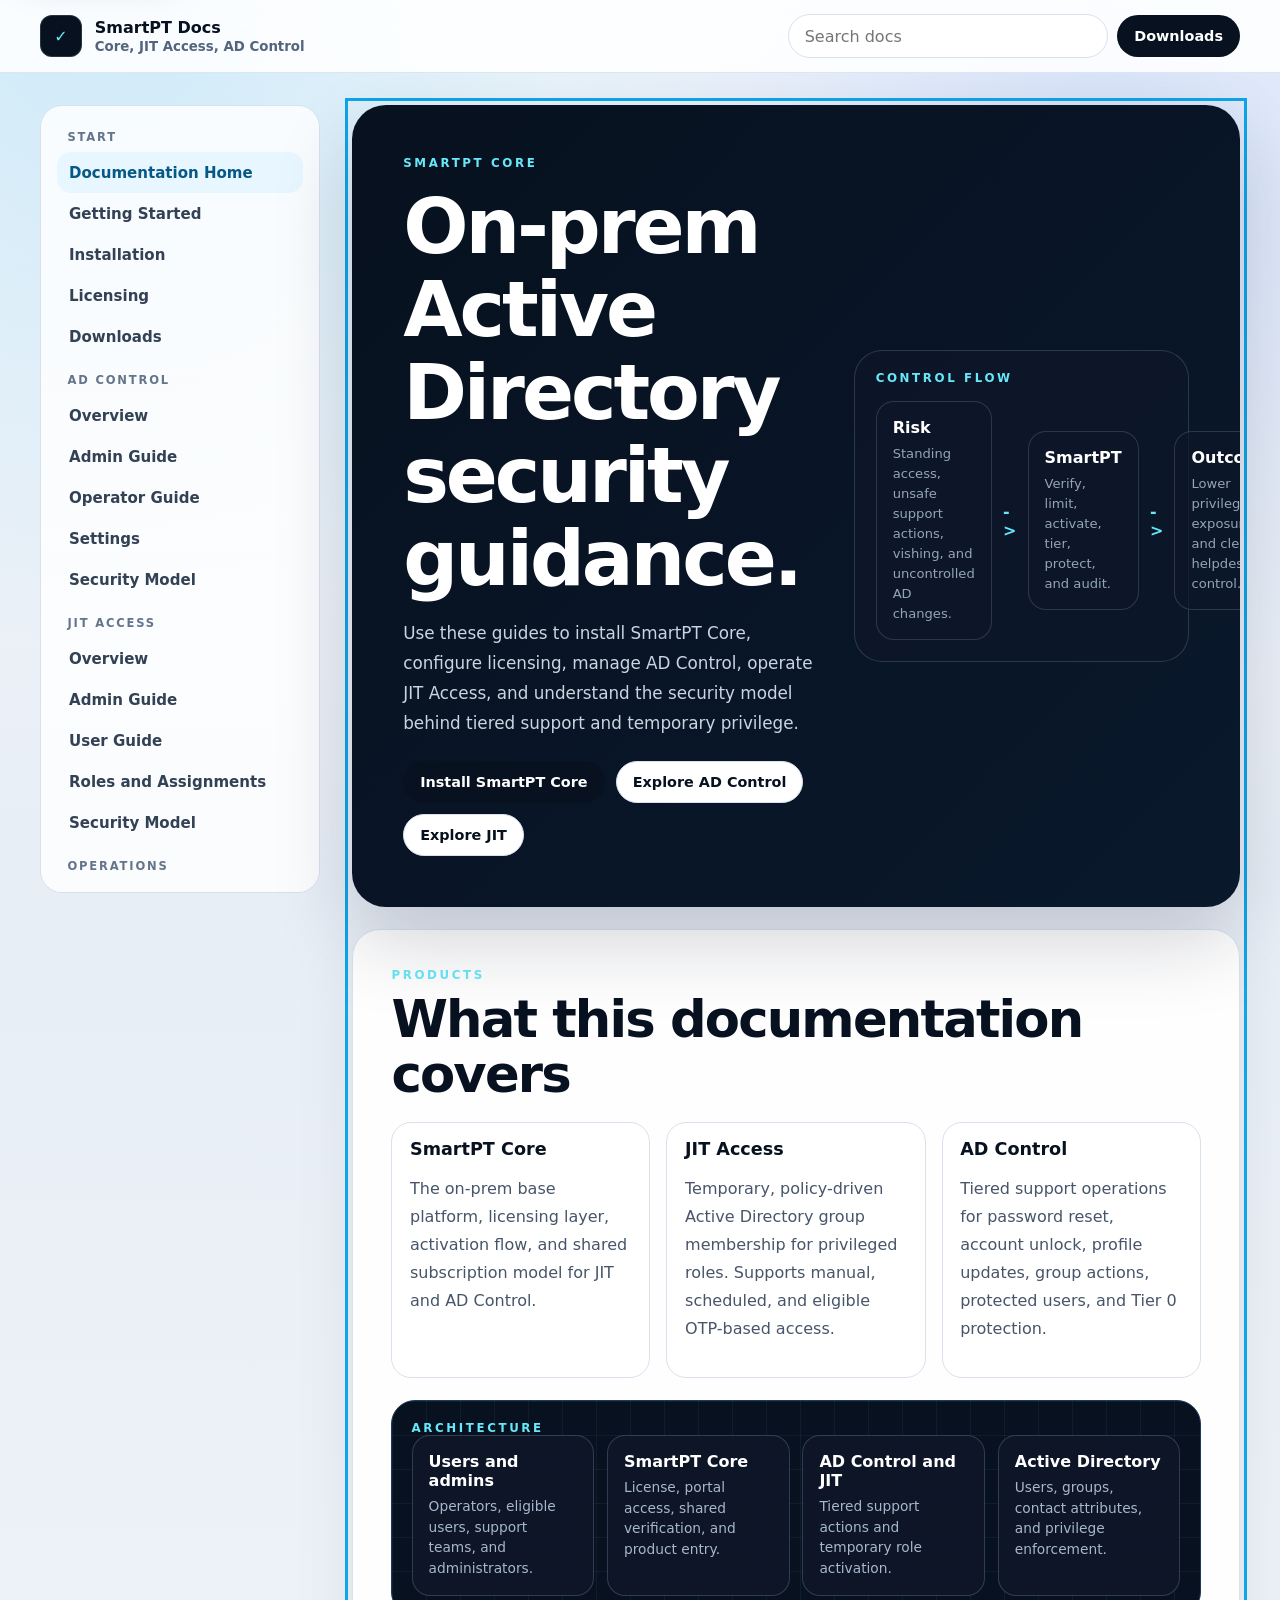
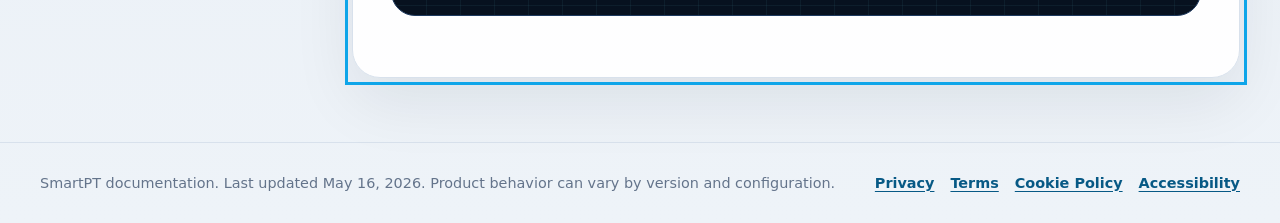
==== index.html @ 5a8076a4 "website-files website files" ====
<!doctype html>
<html lang="en">
  <head>
    <meta charset="utf-8" />
    <meta name="viewport" content="width=device-width, initial-scale=1" />
    <meta
      name="description"
      content="SmartPT customer documentation for SmartPT Core, JIT Access, and AD Control: installation, licensing, Active Directory integration, JIT roles, tiered helpdesk controls, OTP verification, audit, and troubleshooting."
    />
    <meta name="robots" content="index,follow,max-image-preview:large" />
    <meta name="theme-color" content="#07111f" />
    <meta name="application-name" content="SmartPT Documentation" />
    <meta name="author" content="SmartPT" />
    <meta name="keywords" content="SmartPT documentation, Active Directory security, JIT access, just-in-time privileged access, AD Control, password reset verification, Tier 0 protection, on-prem identity security" />
    <link rel="canonical" href="https://docs.smartpt.co.il/" />
    <meta property="og:site_name" content="SmartPT Docs" />
    <meta property="og:type" content="website" />
    <meta property="og:url" content="https://docs.smartpt.co.il/" />
    <meta property="og:title" content="SmartPT Documentation for Active Directory Security" />
    <meta
      property="og:description"
      content="Deployment and operations documentation for SmartPT Core, JIT Access, and AD Control in Local Active Directory environments."
    />
    <meta name="twitter:card" content="summary" />
    <meta name="twitter:title" content="SmartPT Documentation for Active Directory Security" />
    <meta name="twitter:description" content="Install, configure, and operate SmartPT Core, JIT Access, and AD Control." />
    <title>SmartPT Documentation | JIT Access and AD Control Guides</title>
    <link rel="icon" href="./assets/favicon.svg" type="image/svg+xml" />
    <link rel="stylesheet" href="./assets/styles.css" />
    <script type="application/ld+json">
      {
        "@context": "https://schema.org",
        "@type": "TechArticle",
        "headline": "SmartPT Documentation for JIT Access and AD Control",
        "description": "Customer documentation for installing and operating SmartPT Core, JIT Access, and AD Control in Local Active Directory environments.",
        "publisher": {
          "@type": "Organization",
          "name": "SmartPT",
          "url": "https://smartpt.co.il"
        },
        "about": [
          "Active Directory security",
          "Just-in-time privileged access",
          "Password reset verification",
          "Tier 0 protection",
          "On-prem identity security"
        ],
        "dateModified": "2026-05-16"
      }
    </script>
  </head>
  <body>
    <a class="skip-link" href="#main">Skip to content</a>
    <div id="app"></div>
    <noscript>
      <main class="noscript-doc">
        <h1>SmartPT Documentation</h1>
        <p>SmartPT Core is the on-prem platform for JIT Access and AD Control. These docs explain installation, licensing, Active Directory integration, JIT roles and assignments, AD Control tiered support, OTP verification, audit, and troubleshooting.</p>
        <ul>
          <li>JIT Access: temporary Active Directory group membership for approved privileged roles.</li>
          <li>AD Control: tiered helpdesk controls for password reset, account unlock, profile updates, group membership, protected users, and Tier 0 protection.</li>
          <li>SmartPT Core: licensing, activation, local certificate handling, and product entry.</li>
        </ul>
        <p>Enable JavaScript to use search and navigation.</p>
      </main>
    </noscript>
    <script src="./assets/app.js" defer></script>
  </body>
</html>
---- assets/styles.css ----
:root {
  color: #142033;
  background: #eef3f8;
  font-family: "Segoe UI", Inter, ui-sans-serif, system-ui, -apple-system, BlinkMacSystemFont, sans-serif;
  font-synthesis: none;
  text-rendering: optimizeLegibility;
  -webkit-font-smoothing: antialiased;
  --ink: #07111f;
  --muted: #53657c;
  --panel: rgba(255,255,255,.94);
  --line: #d8e1ec;
  --blue: #0ea5e9;
  --cyan: #67e8f9;
  --green: #10b981;
}

* { box-sizing: border-box; }
html { scroll-behavior: smooth; }
body {
  margin: 0;
  min-width: 320px;
  background:
    radial-gradient(circle at 8% 0%, rgba(14,165,233,.16), transparent 30%),
    radial-gradient(circle at 86% 8%, rgba(37,99,235,.14), transparent 28%),
    linear-gradient(180deg, #f4f8fc 0%, #e8eef6 48%, #eef3f8 100%);
}
a { color: inherit; text-decoration: none; }
button, input { font: inherit; }
:focus-visible {
  outline: 3px solid var(--blue);
  outline-offset: 4px;
}
@media (prefers-reduced-motion: reduce) {
  *, *::before, *::after {
    animation-duration: .01ms !important;
    animation-iteration-count: 1 !important;
    scroll-behavior: auto !important;
    transition-duration: .01ms !important;
  }
}

.skip-link {
  position: fixed;
  left: 1rem;
  top: 1rem;
  z-index: 100;
  transform: translateY(-6rem);
  border-radius: 999px;
  background: #fff;
  color: var(--ink);
  padding: .75rem 1rem;
  font-weight: 700;
  box-shadow: 0 16px 40px rgba(15,23,42,.18);
}
.skip-link:focus { transform: translateY(0); }
.sr-only {
  position: absolute;
  width: 1px;
  height: 1px;
  padding: 0;
  margin: -1px;
  overflow: hidden;
  clip: rect(0,0,0,0);
  white-space: nowrap;
  border: 0;
}

.shell { width: min(1200px, calc(100% - 2rem)); margin: 0 auto; }
.layout { min-height: 100vh; }
.noscript-doc {
  width: min(900px, calc(100% - 2rem));
  margin: 3rem auto;
  border: 1px solid var(--line);
  border-radius: 24px;
  background: #fff;
  padding: 2rem;
  line-height: 1.7;
}
.topbar {
  position: sticky;
  top: 0;
  z-index: 20;
  border-bottom: 1px solid rgba(216,225,236,.86);
  background: rgba(255,255,255,.88);
  backdrop-filter: blur(18px);
}
.topbar-inner {
  display: flex;
  align-items: center;
  justify-content: space-between;
  gap: 1rem;
  min-height: 72px;
}
.brand {
  display: inline-flex;
  align-items: center;
  gap: .8rem;
  font-weight: 800;
  color: var(--ink);
}
.brand-mark {
  width: 42px;
  height: 42px;
  border-radius: 12px;
  background: var(--ink);
  display: grid;
  place-items: center;
  color: var(--cyan);
  box-shadow: inset 0 0 0 1px rgba(255,255,255,.14);
}
.brand small { display: block; color: var(--muted); font-weight: 600; margin-top: .1rem; }
.top-actions { display: flex; align-items: center; gap: .6rem; }
.search {
  width: min(320px, 42vw);
  border: 1px solid var(--line);
  background: #fff;
  color: var(--ink);
  border-radius: 999px;
  padding: .72rem 1rem;
}
.button {
  display: inline-flex;
  align-items: center;
  justify-content: center;
  border: 1px solid transparent;
  border-radius: 999px;
  padding: .74rem 1rem;
  font-size: .9rem;
  font-weight: 750;
  cursor: pointer;
}
.button.primary { background: var(--ink); color: #fff; }
.button.secondary { border-color: var(--line); background: #fff; color: var(--ink); }

.docs-shell {
  display: grid;
  grid-template-columns: 280px minmax(0, 1fr);
  gap: 2rem;
  padding: 2rem 0 4rem;
}
.sidebar {
  position: sticky;
  top: 92px;
  height: calc(100vh - 112px);
  overflow: auto;
  align-self: start;
  border: 1px solid var(--line);
  background: rgba(255,255,255,.82);
  border-radius: 22px;
  padding: 1rem;
}
.nav-group { margin-bottom: 1rem; }
.nav-title {
  margin: .5rem .65rem;
  color: #64748b;
  font-size: .72rem;
  font-weight: 800;
  letter-spacing: .16em;
  text-transform: uppercase;
}
.nav-link {
  display: block;
  border-radius: 14px;
  padding: .72rem .75rem;
  color: #334155;
  font-size: .94rem;
  font-weight: 650;
}
.nav-link:hover, .nav-link.active { background: #e8f6ff; color: #075985; }

.content {
  min-width: 0;
}
.hero {
  position: relative;
  overflow: hidden;
  border-radius: 34px;
  background:
    linear-gradient(135deg, rgba(7,17,31,.98), rgba(10,25,45,.94)),
    #07111f;
  color: #fff;
  padding: clamp(2rem, 4vw, 4rem);
  box-shadow: 0 34px 80px rgba(15,23,42,.18);
}
.hero-grid {
  display: grid;
  grid-template-columns: minmax(0, 1fr) minmax(300px, .8fr);
  gap: 2rem;
  align-items: center;
}
.eyebrow {
  color: #67e8f9;
  font-size: .74rem;
  font-weight: 850;
  letter-spacing: .22em;
  text-transform: uppercase;
}
h1, h2, h3 { color: var(--ink); line-height: 1.08; }
.hero h1 { color: #fff; font-size: clamp(2.7rem, 6vw, 5rem); margin: 1rem 0; letter-spacing: -.04em; }
.hero p { color: #cbd5e1; font-size: 1.05rem; line-height: 1.8; max-width: 720px; }
.hero-card {
  border: 1px solid rgba(148,163,184,.24);
  background: rgba(15,23,42,.62);
  border-radius: 28px;
  padding: 1.3rem;
}
.hero-flow {
  display: grid;
  grid-template-columns: 1fr auto 1fr auto 1fr;
  gap: .7rem;
  align-items: center;
  margin-top: 1rem;
}
.flow-node {
  min-height: 90px;
  border: 1px solid rgba(148,163,184,.24);
  border-radius: 18px;
  padding: 1rem;
  background: rgba(15,23,42,.72);
}
.flow-node b { display: block; color: #fff; margin-bottom: .35rem; }
.flow-node span { color: #93a4ba; font-size: .82rem; line-height: 1.45; }
.arrow { color: #67e8f9; font-weight: 900; }

.doc {
  margin-top: 1.4rem;
  border: 1px solid var(--line);
  background: var(--panel);
  border-radius: 28px;
  padding: clamp(1.25rem, 3vw, 2.4rem);
  box-shadow: 0 24px 64px rgba(15,23,42,.08);
}
.doc h1 { font-size: clamp(2rem, 4vw, 3.4rem); margin: .6rem 0 1rem; letter-spacing: -.035em; }
.doc h2 { font-size: clamp(1.45rem, 2.5vw, 2.1rem); margin: 2.2rem 0 .85rem; }
.doc h3 { font-size: 1.1rem; margin: 1.5rem 0 .6rem; }
.doc p, .doc li { color: #475569; line-height: 1.75; }
.doc ul, .doc ol { padding-left: 1.25rem; }
.lead { color: #334155 !important; font-size: 1.08rem; line-height: 1.85 !important; max-width: 860px; }
.cards { display: grid; grid-template-columns: repeat(3, minmax(0, 1fr)); gap: 1rem; margin: 1.2rem 0; }
.card {
  border: 1px solid var(--line);
  border-radius: 20px;
  background: #fff;
  padding: 1.1rem;
}
.card h3 { margin-top: 0; }
.tag-list { display: flex; flex-wrap: wrap; gap: .5rem; margin: 1rem 0; }
.tag {
  border: 1px solid #b7e5fb;
  border-radius: 999px;
  background: #f0f9ff;
  color: #075985;
  padding: .42rem .7rem;
  font-size: .82rem;
  font-weight: 750;
}
.callout {
  border-left: 4px solid var(--blue);
  border-radius: 18px;
  background: #f0f9ff;
  padding: 1rem 1.15rem;
  margin: 1.2rem 0;
}
.warning { border-left-color: #f59e0b; background: #fff8e6; }
.success { border-left-color: var(--green); background: #ecfdf5; }
.table-wrap { overflow-x: auto; margin: 1rem 0; }
table { width: 100%; border-collapse: collapse; background: #fff; border-radius: 18px; overflow: hidden; }
th, td { border-bottom: 1px solid var(--line); padding: .85rem; text-align: left; vertical-align: top; }
th { background: #f8fafc; color: #0f172a; font-size: .84rem; text-transform: uppercase; letter-spacing: .08em; }
code {
  border: 1px solid #dbeafe;
  border-radius: .45rem;
  background: #eff6ff;
  color: #0f3b66;
  padding: .12rem .35rem;
}
pre {
  overflow: auto;
  border-radius: 18px;
  background: #07111f;
  color: #dbeafe;
  padding: 1rem;
  line-height: 1.55;
}
.diagram {
  border: 1px solid #1e3a5f;
  border-radius: 24px;
  background:
    linear-gradient(rgba(103,232,249,.06) 1px, transparent 1px),
    linear-gradient(90deg, rgba(103,232,249,.06) 1px, transparent 1px),
    #07111f;
  background-size: 34px 34px;
  color: #fff;
  padding: 1.2rem;
  margin: 1.4rem 0;
}
.diagram-grid { display: grid; grid-template-columns: repeat(4, 1fr); gap: .8rem; align-items: stretch; }
.diagram-box {
  border: 1px solid rgba(148,163,184,.28);
  border-radius: 18px;
  background: rgba(15,23,42,.82);
  padding: 1rem;
}
.diagram-box strong { display: block; color: #fff; margin-bottom: .4rem; }
.diagram-box span { color: #a7b8cc; font-size: .86rem; line-height: 1.5; }
.page-actions { display: flex; flex-wrap: wrap; gap: .7rem; margin-top: 1.4rem; }
.mobile-menu { display: none; }
.search-results {
  position: absolute;
  right: 0;
  top: 64px;
  width: min(520px, calc(100vw - 2rem));
  border: 1px solid var(--line);
  background: #fff;
  border-radius: 18px;
  box-shadow: 0 26px 80px rgba(15,23,42,.18);
  padding: .6rem;
}
.search-result { display: block; border-radius: 12px; padding: .72rem; }
.search-result:hover { background: #f1f5f9; }
.search-result strong { display: block; color: var(--ink); }
.search-result span { display: block; color: var(--muted); font-size: .85rem; margin-top: .15rem; }
.footer {
  border-top: 1px solid var(--line);
  color: #64748b;
  padding: 2rem 0;
  font-size: .9rem;
}
.footer-inner {
  display: flex;
  align-items: center;
  justify-content: space-between;
  gap: 1rem;
  flex-wrap: wrap;
}
.footer-links {
  display: inline-flex;
  align-items: center;
  gap: 1rem;
  flex-wrap: wrap;
}
.footer a {
  color: #075985;
  font-weight: 750;
  text-decoration: underline;
  text-underline-offset: .18em;
}

@media (max-width: 980px) {
  .topbar-inner { flex-wrap: wrap; padding: .75rem 0; }
  .top-actions { width: 100%; justify-content: space-between; }
  .search { width: 100%; }
  .mobile-menu { display: inline-flex; }
  .docs-shell { grid-template-columns: 1fr; }
  .sidebar {
    position: fixed;
    inset: 0 auto 0 0;
    width: min(340px, 86vw);
    height: auto;
    border-radius: 0;
    transform: translateX(-105%);
    transition: transform .2s ease;
    z-index: 30;
    background: #fff;
  }
  .sidebar.open { transform: translateX(0); }
  .hero-grid { grid-template-columns: 1fr; }
  .hero-flow { grid-template-columns: 1fr; }
  .arrow { display: none; }
  .cards { grid-template-columns: 1fr; }
  .diagram-grid { grid-template-columns: 1fr; }
}
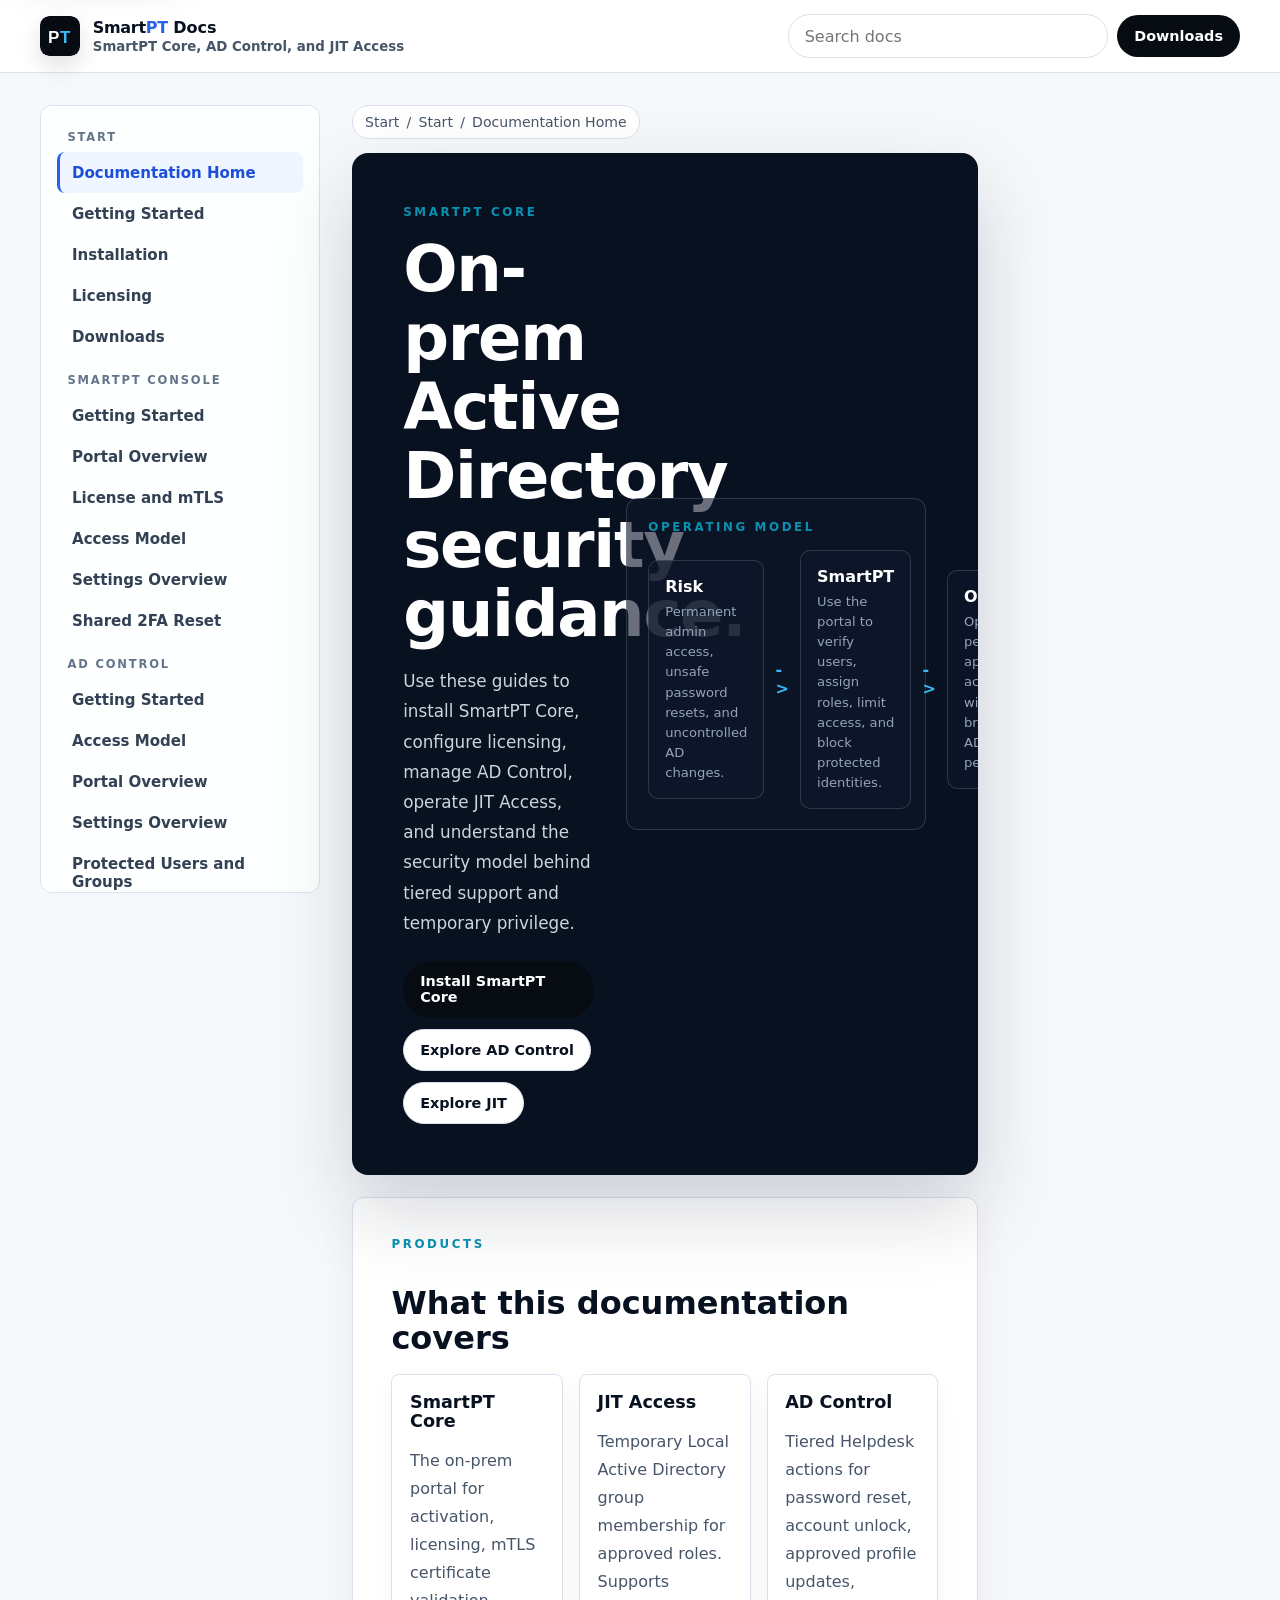
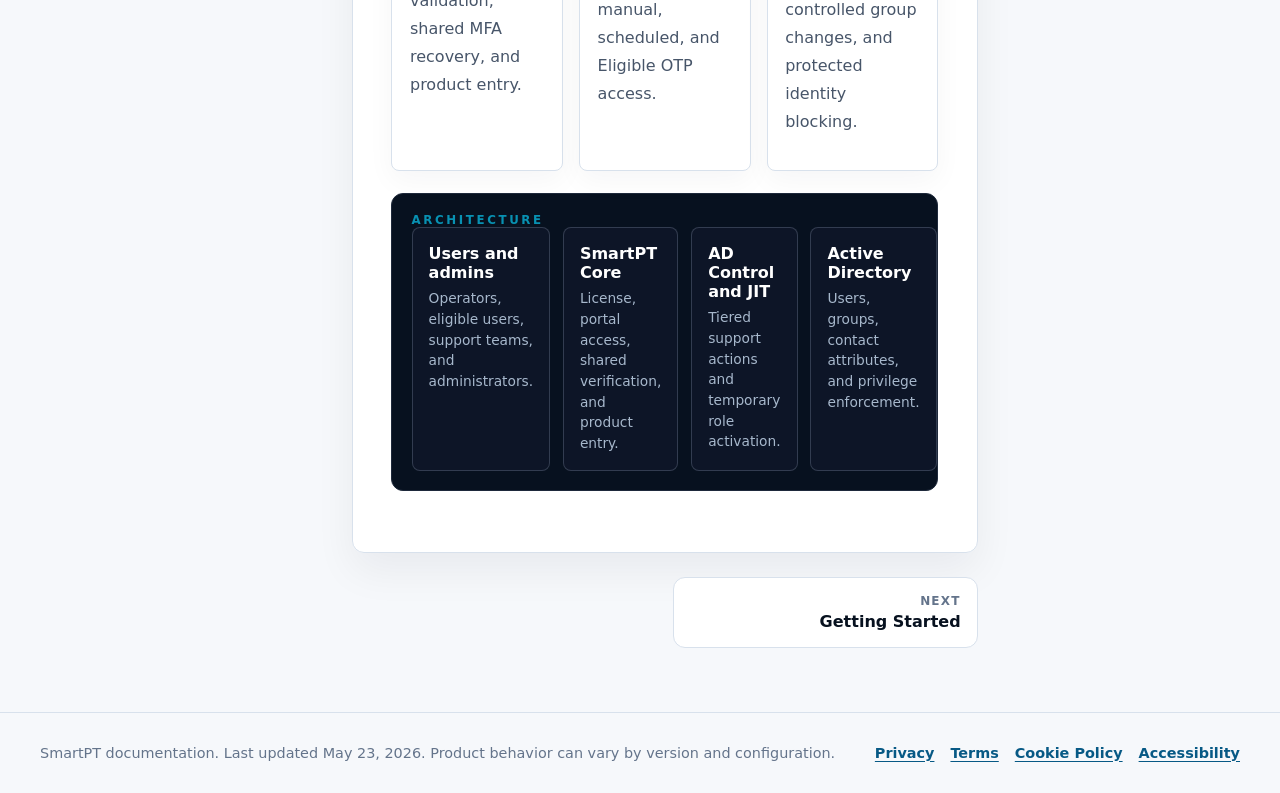
==== commit 83ee9b85: "Improve docs branding and SEO metadata" ====
--- a/index.html
+++ b/index.html
@@ -8,10 +8,10 @@
       content="SmartPT customer documentation for SmartPT Core, JIT Access, and AD Control: installation, licensing, Active Directory integration, JIT roles, tiered helpdesk controls, OTP verification, audit, and troubleshooting."
     />
     <meta name="robots" content="index,follow,max-image-preview:large" />
-    <meta name="theme-color" content="#07111f" />
+    <meta name="theme-color" content="#07111F" />
     <meta name="application-name" content="SmartPT Documentation" />
     <meta name="author" content="SmartPT" />
-    <meta name="keywords" content="SmartPT documentation, Active Directory security, JIT access, just-in-time privileged access, AD Control, password reset verification, Tier 0 protection, on-prem identity security" />
+    <meta name="keywords" content="SmartPT documentation, SmartPT Core, AD Control, JIT Access, Local Active Directory, password reset verification, Tier 0 protection, on-prem Active Directory" />
     <link rel="canonical" href="https://docs.smartpt.co.il/" />
     <meta property="og:site_name" content="SmartPT Docs" />
     <meta property="og:type" content="website" />
@@ -21,17 +21,23 @@
       property="og:description"
       content="Deployment and operations documentation for SmartPT Core, JIT Access, and AD Control in Local Active Directory environments."
     />
-    <meta name="twitter:card" content="summary" />
+    <meta property="og:image" content="https://docs.smartpt.co.il/assets/smartpt-og.svg" />
+    <meta property="og:image:alt" content="SmartPT documentation for Active Directory privileged actions" />
+    <meta name="twitter:card" content="summary_large_image" />
     <meta name="twitter:title" content="SmartPT Documentation for Active Directory Security" />
     <meta name="twitter:description" content="Install, configure, and operate SmartPT Core, JIT Access, and AD Control." />
+    <meta name="twitter:image" content="https://docs.smartpt.co.il/assets/smartpt-og.svg" />
+    <meta name="twitter:image:alt" content="SmartPT documentation for Active Directory privileged actions" />
     <title>SmartPT Documentation | JIT Access and AD Control Guides</title>
     <link rel="icon" href="./assets/favicon.svg" type="image/svg+xml" />
     <link rel="stylesheet" href="./assets/styles.css" />
     <script type="application/ld+json">
       {
         "@context": "https://schema.org",
-        "@type": "TechArticle",
-        "headline": "SmartPT Documentation for JIT Access and AD Control",
+        "@type": "WebSite",
+        "name": "SmartPT Docs",
+        "url": "https://docs.smartpt.co.il/",
+        "headline": "SmartPT Documentation for SmartPT Core, AD Control, and JIT Access",
         "description": "Customer documentation for installing and operating SmartPT Core, JIT Access, and AD Control in Local Active Directory environments.",
         "publisher": {
           "@type": "Organization",
@@ -45,7 +51,7 @@
           "Tier 0 protection",
           "On-prem identity security"
         ],
-        "dateModified": "2026-05-16"
+        "dateModified": "2026-05-23"
       }
     </script>
   </head>
--- a/assets/styles.css
+++ b/assets/styles.css
@@ -1,29 +1,33 @@
 :root {
-  color: #142033;
-  background: #eef3f8;
+  color: #0b1220;
+  background: #f6f8fb;
   font-family: "Segoe UI", Inter, ui-sans-serif, system-ui, -apple-system, BlinkMacSystemFont, sans-serif;
   font-synthesis: none;
   text-rendering: optimizeLegibility;
   -webkit-font-smoothing: antialiased;
   --ink: #07111f;
-  --muted: #53657c;
-  --panel: rgba(255,255,255,.94);
+  --muted: #475569;
+  --panel: rgba(255,255,255,.96);
   --line: #d8e1ec;
-  --blue: #0ea5e9;
-  --cyan: #67e8f9;
-  --green: #10b981;
+  --blue: #2563eb;
+  --cyan: #0891b2;
+  --green: #16a34a;
+  --warning: #d97706;
+  --risk: #dc2626;
+  --brand-navy: #070b12;
+  --brand-blue: #2563eb;
+  --brand-cyan: #38bdf8;
 }
 
 * { box-sizing: border-box; }
-html { scroll-behavior: smooth; }
+html { scroll-behavior: smooth; overflow-x: hidden; }
 body {
   margin: 0;
   min-width: 320px;
-  background:
-    radial-gradient(circle at 8% 0%, rgba(14,165,233,.16), transparent 30%),
-    radial-gradient(circle at 86% 8%, rgba(37,99,235,.14), transparent 28%),
-    linear-gradient(180deg, #f4f8fc 0%, #e8eef6 48%, #eef3f8 100%);
-}
+  background: #f6f8fb;
+  overflow-x: hidden;
+}
+body.drawer-open { overflow: hidden; }
 a { color: inherit; text-decoration: none; }
 button, input { font: inherit; }
 :focus-visible {
@@ -71,7 +75,7 @@
   width: min(900px, calc(100% - 2rem));
   margin: 3rem auto;
   border: 1px solid var(--line);
-  border-radius: 24px;
+  border-radius: 12px;
   background: #fff;
   padding: 2rem;
   line-height: 1.7;
@@ -80,9 +84,9 @@
   position: sticky;
   top: 0;
   z-index: 20;
-  border-bottom: 1px solid rgba(216,225,236,.86);
-  background: rgba(255,255,255,.88);
-  backdrop-filter: blur(18px);
+  border-bottom: 1px solid rgba(216,225,236,.95);
+  background: rgba(255,255,255,.94);
+  backdrop-filter: blur(16px);
 }
 .topbar-inner {
   display: flex;
@@ -99,17 +103,21 @@
   color: var(--ink);
 }
 .brand-mark {
-  width: 42px;
-  height: 42px;
-  border-radius: 12px;
-  background: var(--ink);
-  display: grid;
-  place-items: center;
-  color: var(--cyan);
-  box-shadow: inset 0 0 0 1px rgba(255,255,255,.14);
-}
-.brand small { display: block; color: var(--muted); font-weight: 600; margin-top: .1rem; }
+  width: 40px;
+  height: 40px;
+  border-radius: 9px;
+  background: url("./smartpt-logo.svg") center / contain no-repeat;
+  display: block;
+  overflow: hidden;
+  color: transparent;
+  font-size: 0;
+  box-shadow: 0 10px 24px rgba(7,17,31,.12);
+}
+.brand-word { font-weight: 850; letter-spacing: -.02em; }
+.brand-word span { color: var(--brand-blue); }
+.brand small { display: block; color: var(--muted); font-weight: 650; margin-top: .1rem; }
 .top-actions { display: flex; align-items: center; gap: .6rem; }
+.search-box { position: relative; }
 .search {
   width: min(320px, 42vw);
   border: 1px solid var(--line);
@@ -129,8 +137,10 @@
   font-weight: 750;
   cursor: pointer;
 }
-.button.primary { background: var(--ink); color: #fff; }
+.button.primary { background: var(--brand-navy); color: #fff; }
+.button.primary:hover { background: #0b1220; }
 .button.secondary { border-color: var(--line); background: #fff; color: var(--ink); }
+.button.secondary:hover { border-color: #bfdbfe; color: #1d4ed8; background: #f8fbff; }
 
 .docs-shell {
   display: grid;
@@ -145,9 +155,19 @@
   overflow: auto;
   align-self: start;
   border: 1px solid var(--line);
-  background: rgba(255,255,255,.82);
-  border-radius: 22px;
+  background: rgba(255,255,255,.94);
+  border-radius: 12px;
   padding: 1rem;
+}
+.sidebar-header { display: none; }
+.drawer-backdrop {
+  display: none;
+  position: fixed;
+  inset: 0;
+  z-index: 25;
+  border: 0;
+  background: rgba(7,17,31,.42);
+  cursor: pointer;
 }
 .nav-group { margin-bottom: 1rem; }
 .nav-title {
@@ -160,24 +180,77 @@
 }
 .nav-link {
   display: block;
-  border-radius: 14px;
+  border-radius: 8px;
   padding: .72rem .75rem;
   color: #334155;
   font-size: .94rem;
   font-weight: 650;
-}
-.nav-link:hover, .nav-link.active { background: #e8f6ff; color: #075985; }
+  border-left: 3px solid transparent;
+}
+.nav-link:hover, .nav-link.active { background: #eff6ff; color: #1d4ed8; border-left-color: #2563eb; }
 
 .content {
   min-width: 0;
 }
+#main:focus { outline: none; }
+.content-layout {
+  display: grid;
+  grid-template-columns: minmax(0, 1fr) 240px;
+  gap: 1.4rem;
+  align-items: start;
+}
+.article-column { min-width: 0; }
+.breadcrumbs {
+  display: flex;
+  flex-wrap: wrap;
+  align-items: center;
+  gap: .45rem;
+  color: var(--muted);
+  font-size: .88rem;
+  margin: 0 0 .9rem;
+  padding: .5rem .75rem;
+  border: 1px solid var(--line);
+  border-radius: 999px;
+  background: #fff;
+  width: fit-content;
+  max-width: 100%;
+}
+.breadcrumbs a {
+  color: #1d4ed8;
+  font-weight: 700;
+  text-decoration: underline;
+  text-underline-offset: .18em;
+}
+.toc {
+  position: sticky;
+  top: 92px;
+  border: 1px solid var(--line);
+  border-radius: 12px;
+  background: #fff;
+  padding: 1rem;
+  box-shadow: 0 18px 48px rgba(15,23,42,.06);
+}
+.toc-title {
+  color: #64748b;
+  font-size: .72rem;
+  font-weight: 850;
+  letter-spacing: .14em;
+  text-transform: uppercase;
+  margin-bottom: .55rem;
+}
+.toc a {
+  display: block;
+  color: #334155;
+  font-size: .9rem;
+  line-height: 1.45;
+  padding: .38rem 0;
+}
+.toc a:hover { color: #1d4ed8; }
 .hero {
   position: relative;
   overflow: hidden;
-  border-radius: 34px;
-  background:
-    linear-gradient(135deg, rgba(7,17,31,.98), rgba(10,25,45,.94)),
-    #07111f;
+  border-radius: 16px;
+  background: #07111f;
   color: #fff;
   padding: clamp(2rem, 4vw, 4rem);
   box-shadow: 0 34px 80px rgba(15,23,42,.18);
@@ -189,19 +262,19 @@
   align-items: center;
 }
 .eyebrow {
-  color: #67e8f9;
+  color: #0891b2;
   font-size: .74rem;
   font-weight: 850;
   letter-spacing: .22em;
   text-transform: uppercase;
 }
 h1, h2, h3 { color: var(--ink); line-height: 1.08; }
-.hero h1 { color: #fff; font-size: clamp(2.7rem, 6vw, 5rem); margin: 1rem 0; letter-spacing: -.04em; }
+.hero h1 { color: #fff; font-size: clamp(2.5rem, 5vw, 4.4rem); margin: 1rem 0; letter-spacing: -.02em; }
 .hero p { color: #cbd5e1; font-size: 1.05rem; line-height: 1.8; max-width: 720px; }
 .hero-card {
   border: 1px solid rgba(148,163,184,.24);
   background: rgba(15,23,42,.62);
-  border-radius: 28px;
+  border-radius: 12px;
   padding: 1.3rem;
 }
 .hero-flow {
@@ -214,23 +287,25 @@
 .flow-node {
   min-height: 90px;
   border: 1px solid rgba(148,163,184,.24);
-  border-radius: 18px;
+  border-radius: 10px;
   padding: 1rem;
   background: rgba(15,23,42,.72);
 }
 .flow-node b { display: block; color: #fff; margin-bottom: .35rem; }
 .flow-node span { color: #93a4ba; font-size: .82rem; line-height: 1.45; }
-.arrow { color: #67e8f9; font-weight: 900; }
+.arrow { color: #38bdf8; font-weight: 900; }
 
 .doc {
   margin-top: 1.4rem;
   border: 1px solid var(--line);
   background: var(--panel);
-  border-radius: 28px;
+  border-radius: 12px;
   padding: clamp(1.25rem, 3vw, 2.4rem);
-  box-shadow: 0 24px 64px rgba(15,23,42,.08);
-}
-.doc h1 { font-size: clamp(2rem, 4vw, 3.4rem); margin: .6rem 0 1rem; letter-spacing: -.035em; }
+  box-shadow: 0 18px 42px rgba(15,23,42,.06);
+  max-width: 100%;
+  overflow: hidden;
+}
+.doc h1 { font-size: clamp(2rem, 4vw, 3.2rem); margin: .6rem 0 1rem; letter-spacing: -.02em; overflow-wrap: anywhere; }
 .doc h2 { font-size: clamp(1.45rem, 2.5vw, 2.1rem); margin: 2.2rem 0 .85rem; }
 .doc h3 { font-size: 1.1rem; margin: 1.5rem 0 .6rem; }
 .doc p, .doc li { color: #475569; line-height: 1.75; }
@@ -239,34 +314,59 @@
 .cards { display: grid; grid-template-columns: repeat(3, minmax(0, 1fr)); gap: 1rem; margin: 1.2rem 0; }
 .card {
   border: 1px solid var(--line);
-  border-radius: 20px;
+  border-radius: 8px;
   background: #fff;
   padding: 1.1rem;
+  box-shadow: 0 10px 28px rgba(15,23,42,.04);
 }
 .card h3 { margin-top: 0; }
 .tag-list { display: flex; flex-wrap: wrap; gap: .5rem; margin: 1rem 0; }
 .tag {
-  border: 1px solid #b7e5fb;
+  border: 1px solid #bfdbfe;
   border-radius: 999px;
-  background: #f0f9ff;
-  color: #075985;
+  background: #eff6ff;
+  color: #1d4ed8;
   padding: .42rem .7rem;
   font-size: .82rem;
   font-weight: 750;
 }
 .callout {
   border-left: 4px solid var(--blue);
-  border-radius: 18px;
-  background: #f0f9ff;
+  border-top: 1px solid #dbeafe;
+  border-right: 1px solid #dbeafe;
+  border-bottom: 1px solid #dbeafe;
+  border-radius: 8px;
+  background: #eff6ff;
   padding: 1rem 1.15rem;
   margin: 1.2rem 0;
 }
-.warning { border-left-color: #f59e0b; background: #fff8e6; }
+.warning { border-left-color: var(--warning); background: #fff7ed; }
 .success { border-left-color: var(--green); background: #ecfdf5; }
+.doc-screenshot {
+  margin: 1.2rem 0 1.6rem;
+}
+.doc-screenshot img {
+  display: block;
+  width: 100%;
+  height: auto;
+  border: 1px solid var(--line);
+  border-radius: 8px;
+  background: #07111f;
+  box-shadow: 0 16px 42px rgba(15,23,42,.12);
+  aspect-ratio: 16 / 9;
+  object-fit: contain;
+}
+.doc-screenshot figcaption {
+  margin-top: .55rem;
+  color: var(--muted);
+  font-size: .9rem;
+}
 .table-wrap { overflow-x: auto; margin: 1rem 0; }
-table { width: 100%; border-collapse: collapse; background: #fff; border-radius: 18px; overflow: hidden; }
+.table-wrap table { min-width: 680px; }
+table { width: 100%; border-collapse: collapse; background: #fff; border-radius: 8px; overflow: hidden; border: 1px solid var(--line); }
 th, td { border-bottom: 1px solid var(--line); padding: .85rem; text-align: left; vertical-align: top; }
-th { background: #f8fafc; color: #0f172a; font-size: .84rem; text-transform: uppercase; letter-spacing: .08em; }
+th { background: #eef4ff; color: #0f172a; font-size: .84rem; text-transform: uppercase; letter-spacing: .06em; }
+tbody tr:nth-child(even) td { background: #f8fafc; }
 code {
   border: 1px solid #dbeafe;
   border-radius: .45rem;
@@ -276,33 +376,53 @@
 }
 pre {
   overflow: auto;
-  border-radius: 18px;
+  border-radius: 8px;
   background: #07111f;
   color: #dbeafe;
   padding: 1rem;
   line-height: 1.55;
 }
 .diagram {
-  border: 1px solid #1e3a5f;
-  border-radius: 24px;
-  background:
-    linear-gradient(rgba(103,232,249,.06) 1px, transparent 1px),
-    linear-gradient(90deg, rgba(103,232,249,.06) 1px, transparent 1px),
-    #07111f;
-  background-size: 34px 34px;
+  border: 1px solid #1e293b;
+  border-radius: 12px;
+  background: #07111f;
   color: #fff;
   padding: 1.2rem;
   margin: 1.4rem 0;
+  max-width: 100%;
+  overflow-x: auto;
 }
 .diagram-grid { display: grid; grid-template-columns: repeat(4, 1fr); gap: .8rem; align-items: stretch; }
+.diagram-grid.five { grid-template-columns: repeat(5, 1fr); }
+.diagram-grid.three { grid-template-columns: repeat(3, 1fr); }
 .diagram-box {
   border: 1px solid rgba(148,163,184,.28);
-  border-radius: 18px;
+  border-radius: 8px;
   background: rgba(15,23,42,.82);
   padding: 1rem;
 }
+.diagram-box.accent { border-color: rgba(14,165,233,.45); background: rgba(8,47,73,.62); }
+.diagram-box.warning { border-color: rgba(251,191,36,.62); background: rgba(69,48,11,.72); }
+.diagram-box.good { border-color: rgba(52,211,153,.55); background: rgba(6,78,59,.66); }
 .diagram-box strong { display: block; color: #fff; margin-bottom: .4rem; }
 .diagram-box span { color: #a7b8cc; font-size: .86rem; line-height: 1.5; }
+.diagram-note {
+  margin-top: .85rem;
+  color: #cbd5e1;
+  font-size: .92rem;
+  line-height: 1.55;
+}
+.diagram-lane {
+  display: grid;
+  grid-template-columns: 1fr auto 1fr;
+  gap: 1rem;
+  align-items: center;
+}
+.diagram-arrow {
+  color: #38bdf8;
+  font-weight: 900;
+  font-size: 1.35rem;
+}
 .page-actions { display: flex; flex-wrap: wrap; gap: .7rem; margin-top: 1.4rem; }
 .mobile-menu { display: none; }
 .search-results {
@@ -312,14 +432,102 @@
   width: min(520px, calc(100vw - 2rem));
   border: 1px solid var(--line);
   background: #fff;
-  border-radius: 18px;
+  border-radius: 12px;
   box-shadow: 0 26px 80px rgba(15,23,42,.18);
   padding: .6rem;
-}
-.search-result { display: block; border-radius: 12px; padding: .72rem; }
-.search-result:hover { background: #f1f5f9; }
+  z-index: 60;
+  max-height: min(520px, calc(100vh - 96px));
+  overflow: auto;
+}
+.search-result { display: block; border-radius: 8px; padding: .72rem; border: 1px solid transparent; }
+.search-result:hover, .search-result.active { background: #f1f5f9; }
+.search-result:hover, .search-result.active { border-color: #d8e1ec; }
 .search-result strong { display: block; color: var(--ink); }
 .search-result span { display: block; color: var(--muted); font-size: .85rem; margin-top: .15rem; }
+.search-category {
+  color: #1d4ed8 !important;
+  font-size: .72rem !important;
+  font-weight: 850;
+  letter-spacing: .08em;
+  text-transform: uppercase;
+}
+.doc-flow {
+  margin-top: 1.5rem;
+}
+.task-links,
+.related-docs {
+  border: 1px solid var(--line);
+  border-radius: 12px;
+  background: #fff;
+  padding: 1rem;
+  margin: 1rem 0;
+}
+.task-links h2,
+.related-docs h2 {
+  margin-top: 0;
+  font-size: 1.15rem;
+}
+.task-links ul { margin-bottom: 0; }
+.task-links a {
+  color: #1d4ed8;
+  font-weight: 700;
+  text-decoration: underline;
+  text-underline-offset: .18em;
+}
+.related-grid {
+  display: grid;
+  grid-template-columns: repeat(2, minmax(0, 1fr));
+  gap: .75rem;
+}
+.related-link {
+  display: block;
+  border: 1px solid var(--line);
+  border-radius: 8px;
+  padding: .85rem;
+  background: #f8fafc;
+}
+.related-link:hover {
+  border-color: #bfdbfe;
+  background: #eff6ff;
+}
+.related-link span {
+  display: block;
+  color: #64748b;
+  font-size: .72rem;
+  font-weight: 850;
+  letter-spacing: .08em;
+  text-transform: uppercase;
+  margin-bottom: .25rem;
+}
+.related-link strong { color: var(--ink); }
+.doc-pager {
+  display: grid;
+  grid-template-columns: repeat(2, minmax(0, 1fr));
+  gap: 1rem;
+  margin-top: 1rem;
+}
+.pager-link {
+  display: block;
+  border: 1px solid var(--line);
+  border-radius: 12px;
+  background: #fff;
+  padding: 1rem;
+}
+.pager-link:hover {
+  border-color: #bfdbfe;
+  background: #eff6ff;
+}
+.pager-link span {
+  display: block;
+  color: #64748b;
+  font-size: .75rem;
+  font-weight: 850;
+  letter-spacing: .1em;
+  text-transform: uppercase;
+  margin-bottom: .25rem;
+}
+.pager-link strong { color: var(--ink); }
+.pager-link.next { text-align: right; }
 .footer {
   border-top: 1px solid var(--line);
   color: #64748b;
@@ -347,26 +555,113 @@
 }
 
 @media (max-width: 980px) {
-  .topbar-inner { flex-wrap: wrap; padding: .75rem 0; }
-  .top-actions { width: 100%; justify-content: space-between; }
-  .search { width: 100%; }
+  .topbar-inner {
+    flex-wrap: wrap;
+    padding: .65rem 0;
+    gap: .65rem;
+    min-height: auto;
+  }
+  .brand { gap: .6rem; }
+  .brand-mark { width: 36px; height: 36px; border-radius: 10px; }
+  .brand small { display: none; }
+  .top-actions {
+    width: 100%;
+    display: grid;
+    grid-template-columns: 1fr 1fr;
+    gap: .5rem;
+  }
+  .search-box {
+    min-width: 0;
+    grid-column: 1 / -1;
+    order: 3;
+  }
+  .search { width: 100%; padding: .64rem .8rem; }
+  .button { padding: .64rem .78rem; }
+  .top-actions .button {
+    width: 100%;
+    min-width: 0;
+    white-space: nowrap;
+  }
+  .top-actions .button.primary { order: 2; }
   .mobile-menu { display: inline-flex; }
-  .docs-shell { grid-template-columns: 1fr; }
+  .drawer-backdrop.open { display: block; }
+  .docs-shell {
+    grid-template-columns: 1fr;
+    width: min(100% - 1rem, 1200px);
+    padding: 1rem 0 3rem;
+  }
   .sidebar {
     position: fixed;
     inset: 0 auto 0 0;
     width: min(340px, 86vw);
-    height: auto;
+    height: 100vh;
     border-radius: 0;
     transform: translateX(-105%);
     transition: transform .2s ease;
-    z-index: 30;
+    z-index: 40;
     background: #fff;
+    box-shadow: 20px 0 60px rgba(15,23,42,.24);
+    padding: .75rem;
   }
   .sidebar.open { transform: translateX(0); }
+  .sidebar-header {
+    display: flex;
+    align-items: center;
+    justify-content: space-between;
+    gap: .75rem;
+    padding: .4rem .25rem .8rem;
+    border-bottom: 1px solid var(--line);
+    margin-bottom: .75rem;
+  }
+  .sidebar-close { padding: .55rem .7rem; }
+  .content-layout { grid-template-columns: 1fr; }
+  .toc {
+    position: static;
+    order: -1;
+    margin-bottom: 1rem;
+  }
   .hero-grid { grid-template-columns: 1fr; }
   .hero-flow { grid-template-columns: 1fr; }
   .arrow { display: none; }
   .cards { grid-template-columns: 1fr; }
-  .diagram-grid { grid-template-columns: 1fr; }
-}
+  .related-grid,
+  .doc-pager { grid-template-columns: 1fr; }
+  .pager-link.next { text-align: left; }
+  .doc-screenshot { overflow-x: auto; }
+  .doc-screenshot img { min-width: 640px; }
+  .search-results {
+    left: 0;
+    right: auto;
+    top: calc(100% + .45rem);
+    width: min(100%, calc(100vw - 1rem));
+  }
+  .diagram-grid,
+  .diagram-grid.five,
+  .diagram-grid.three,
+  .diagram-lane { grid-template-columns: 1fr; }
+  .diagram-arrow { transform: rotate(90deg); justify-self: center; }
+}
+
+@media (max-width: 560px) {
+  .shell { width: min(100% - .75rem, 1200px); }
+  .article-column,
+  .toc,
+  .doc,
+  .hero,
+  .diagram,
+  .task-links,
+  .related-docs,
+  .doc-pager {
+    max-width: 348px;
+  }
+  .top-actions { grid-template-columns: 1fr; }
+  .top-actions .button.primary { display: none; }
+  .mobile-menu { justify-self: stretch; }
+}
+
+@media (max-width: 430px) {
+  .hero { padding: 1.25rem; }
+  .hero h1 { font-size: 2rem; }
+  .doc { padding: 1rem; }
+  .doc h1 { font-size: 1.55rem; line-height: 1.16; }
+}
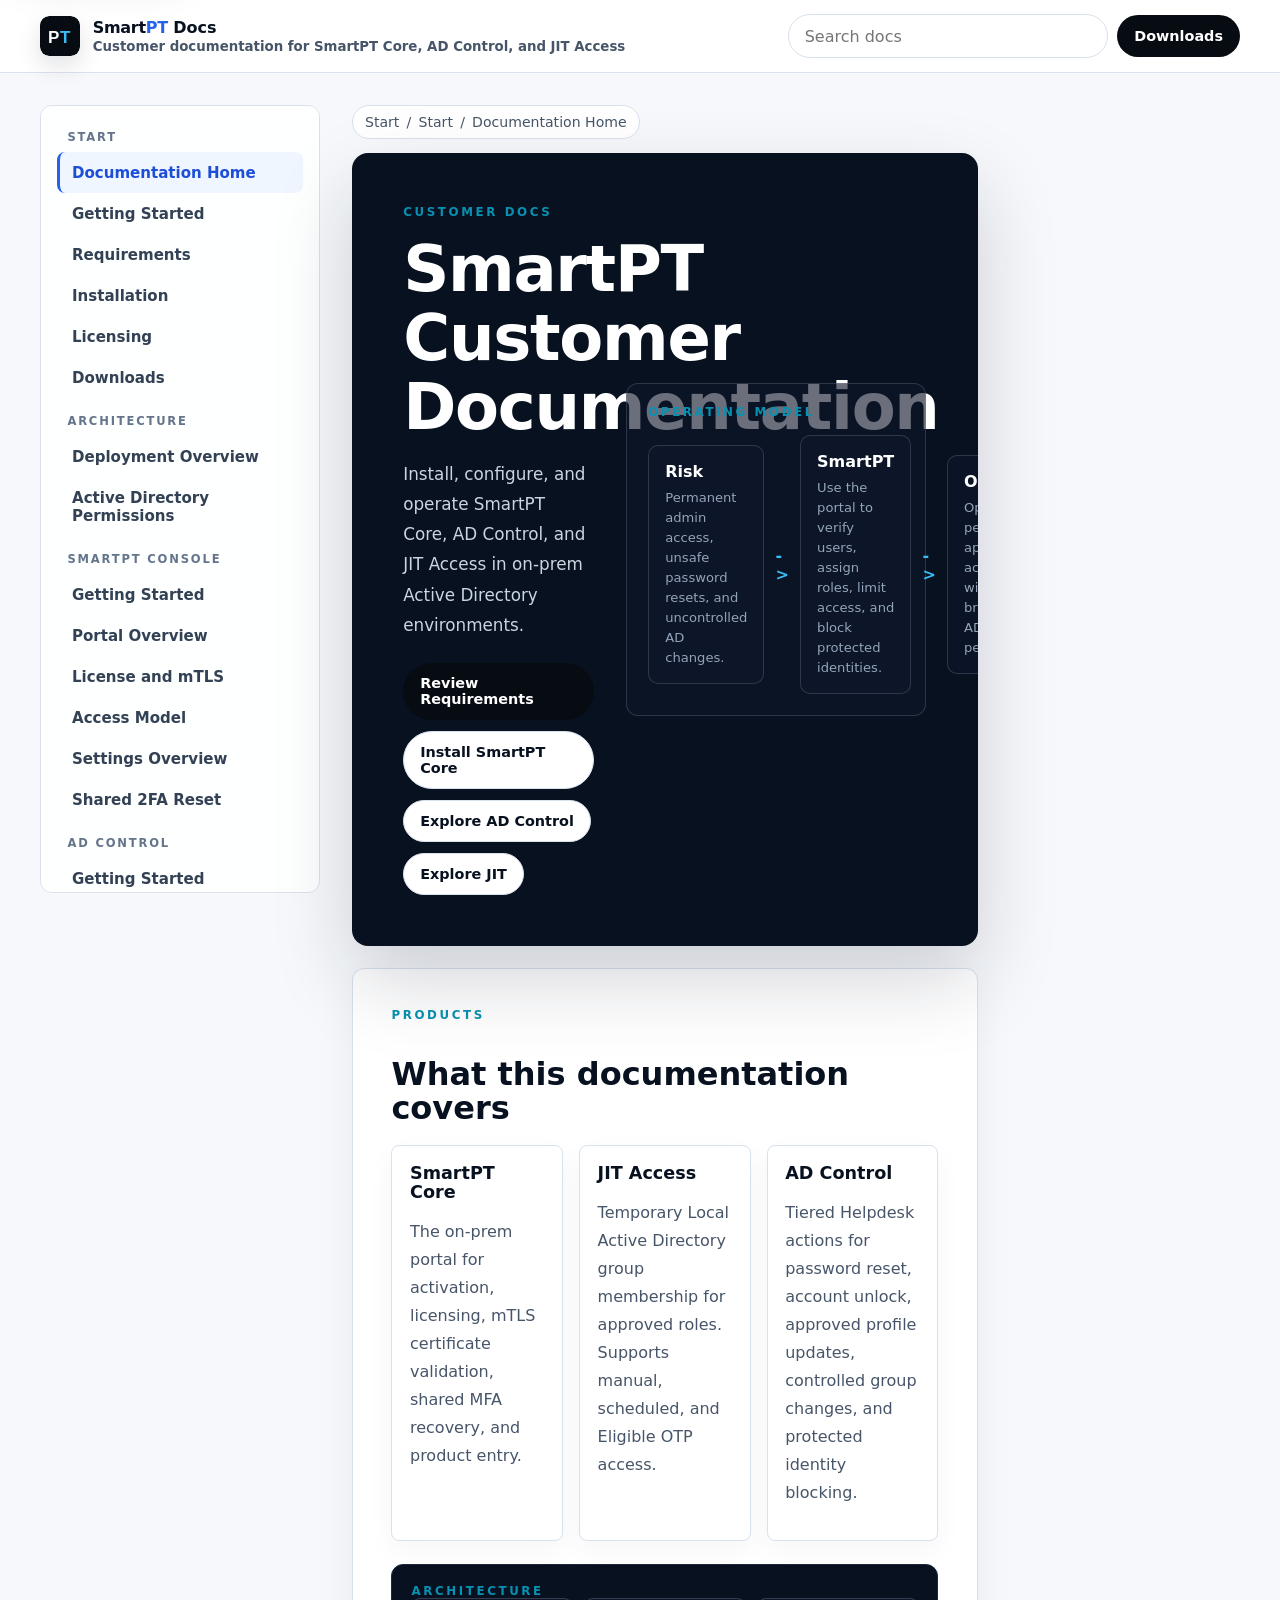
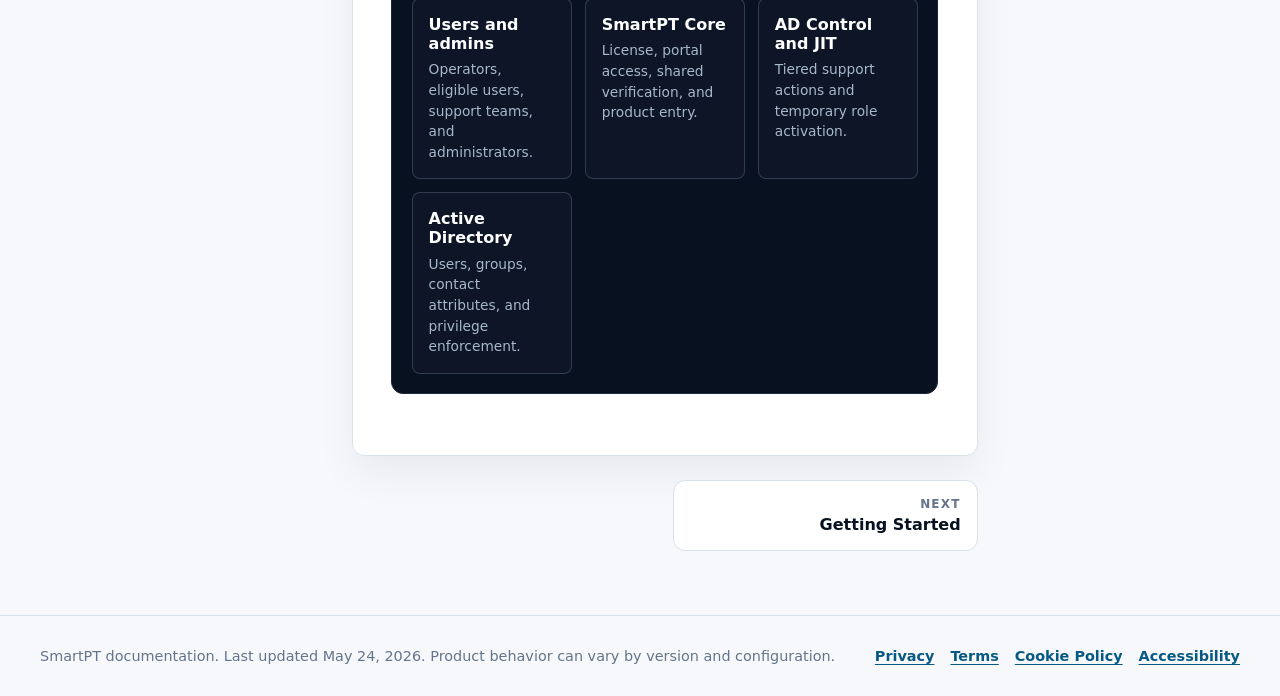
==== commit f6b3679f: "Add implementation pages and final docs QA polish" ====
--- a/index.html
+++ b/index.html
@@ -16,7 +16,7 @@
     <meta property="og:site_name" content="SmartPT Docs" />
     <meta property="og:type" content="website" />
     <meta property="og:url" content="https://docs.smartpt.co.il/" />
-    <meta property="og:title" content="SmartPT Documentation for Active Directory Security" />
+    <meta property="og:title" content="SmartPT Customer Documentation" />
     <meta
       property="og:description"
       content="Deployment and operations documentation for SmartPT Core, JIT Access, and AD Control in Local Active Directory environments."
@@ -24,11 +24,11 @@
     <meta property="og:image" content="https://docs.smartpt.co.il/assets/smartpt-og.svg" />
     <meta property="og:image:alt" content="SmartPT documentation for Active Directory privileged actions" />
     <meta name="twitter:card" content="summary_large_image" />
-    <meta name="twitter:title" content="SmartPT Documentation for Active Directory Security" />
+    <meta name="twitter:title" content="SmartPT Customer Documentation" />
     <meta name="twitter:description" content="Install, configure, and operate SmartPT Core, JIT Access, and AD Control." />
     <meta name="twitter:image" content="https://docs.smartpt.co.il/assets/smartpt-og.svg" />
     <meta name="twitter:image:alt" content="SmartPT documentation for Active Directory privileged actions" />
-    <title>SmartPT Documentation | JIT Access and AD Control Guides</title>
+    <title>SmartPT Customer Documentation | Core, AD Control, and JIT Access</title>
     <link rel="icon" href="./assets/favicon.svg" type="image/svg+xml" />
     <link rel="stylesheet" href="./assets/styles.css" />
     <script type="application/ld+json">
@@ -51,7 +51,7 @@
           "Tier 0 protection",
           "On-prem identity security"
         ],
-        "dateModified": "2026-05-23"
+        "dateModified": "2026-05-24"
       }
     </script>
   </head>
--- a/assets/styles.css
+++ b/assets/styles.css
@@ -392,9 +392,9 @@
   max-width: 100%;
   overflow-x: auto;
 }
-.diagram-grid { display: grid; grid-template-columns: repeat(4, 1fr); gap: .8rem; align-items: stretch; }
-.diagram-grid.five { grid-template-columns: repeat(5, 1fr); }
-.diagram-grid.three { grid-template-columns: repeat(3, 1fr); }
+.diagram-grid { display: grid; grid-template-columns: repeat(auto-fit, minmax(150px, 1fr)); gap: .8rem; align-items: stretch; }
+.diagram-grid.five { grid-template-columns: repeat(auto-fit, minmax(145px, 1fr)); }
+.diagram-grid.three { grid-template-columns: repeat(auto-fit, minmax(170px, 1fr)); }
 .diagram-box {
   border: 1px solid rgba(148,163,184,.28);
   border-radius: 8px;
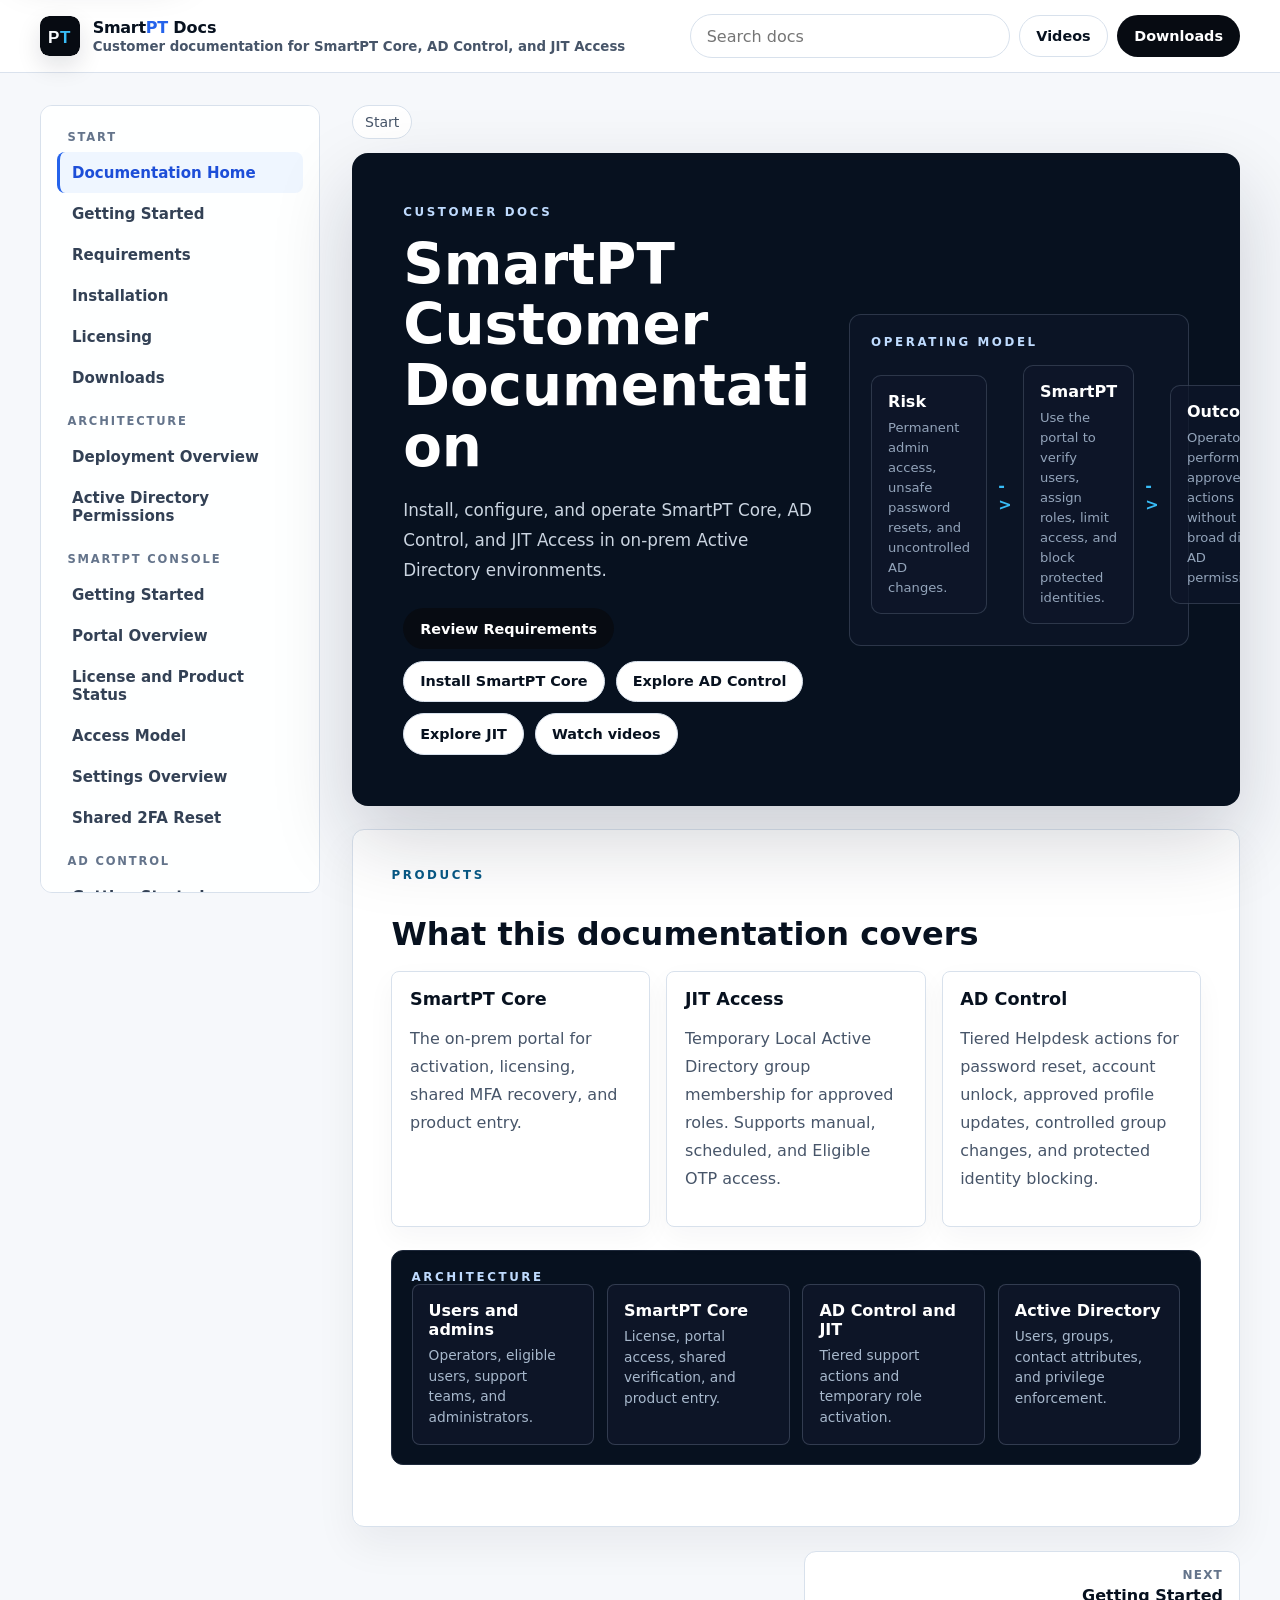
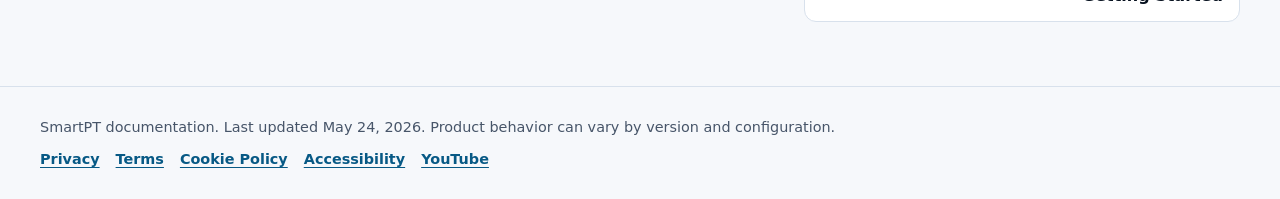
==== commit e09a9085: "Remove mTLS certificate references from docs" ====
--- a/index.html
+++ b/index.html
@@ -65,7 +65,7 @@
         <ul>
           <li>JIT Access: temporary Active Directory group membership for approved privileged roles.</li>
           <li>AD Control: tiered helpdesk controls for password reset, account unlock, profile updates, group membership, protected users, and Tier 0 protection.</li>
-          <li>SmartPT Core: licensing, activation, local certificate handling, and product entry.</li>
+          <li>SmartPT Core: licensing, activation, product entry, and portal access.</li>
         </ul>
         <p>Enable JavaScript to use search and navigation.</p>
       </main>
--- a/assets/styles.css
+++ b/assets/styles.css
@@ -28,6 +28,7 @@
   overflow-x: hidden;
 }
 body.drawer-open { overflow: hidden; }
+body.lightbox-open { overflow: hidden; }
 a { color: inherit; text-decoration: none; }
 button, input { font: inherit; }
 :focus-visible {
@@ -199,6 +200,9 @@
   gap: 1.4rem;
   align-items: start;
 }
+.content-layout.no-toc {
+  grid-template-columns: minmax(0, 1fr);
+}
 .article-column { min-width: 0; }
 .breadcrumbs {
   display: flex;
@@ -257,25 +261,37 @@
 }
 .hero-grid {
   display: grid;
-  grid-template-columns: minmax(0, 1fr) minmax(300px, .8fr);
+  grid-template-columns: minmax(0, 1fr) minmax(280px, .82fr);
   gap: 2rem;
   align-items: center;
 }
 .eyebrow {
-  color: #0891b2;
+  color: #075985;
   font-size: .74rem;
   font-weight: 850;
   letter-spacing: .22em;
   text-transform: uppercase;
 }
+.hero .eyebrow,
+.hero-card .eyebrow,
+.diagram .eyebrow {
+  color: #bfdbfe;
+}
 h1, h2, h3 { color: var(--ink); line-height: 1.08; }
-.hero h1 { color: #fff; font-size: clamp(2.5rem, 5vw, 4.4rem); margin: 1rem 0; letter-spacing: -.02em; }
+.hero h1 {
+  color: #fff;
+  font-size: clamp(2.4rem, 4.4vw, 4.1rem);
+  margin: 1rem 0;
+  letter-spacing: 0;
+  overflow-wrap: anywhere;
+}
 .hero p { color: #cbd5e1; font-size: 1.05rem; line-height: 1.8; max-width: 720px; }
 .hero-card {
   border: 1px solid rgba(148,163,184,.24);
   background: rgba(15,23,42,.62);
   border-radius: 12px;
   padding: 1.3rem;
+  min-width: 0;
 }
 .hero-flow {
   display: grid;
@@ -344,6 +360,7 @@
 .success { border-left-color: var(--green); background: #ecfdf5; }
 .doc-screenshot {
   margin: 1.2rem 0 1.6rem;
+  position: relative;
 }
 .doc-screenshot img {
   display: block;
@@ -355,11 +372,64 @@
   box-shadow: 0 16px 42px rgba(15,23,42,.12);
   aspect-ratio: 16 / 9;
   object-fit: contain;
+  cursor: zoom-in;
 }
 .doc-screenshot figcaption {
   margin-top: .55rem;
   color: var(--muted);
   font-size: .9rem;
+}
+.image-lightbox {
+  position: fixed;
+  inset: 0;
+  z-index: 100;
+  display: grid;
+  grid-template-rows: auto minmax(0, 1fr);
+  gap: .8rem;
+  padding: 1rem;
+  background: rgba(7,17,31,.86);
+}
+.image-lightbox[hidden] { display: none; }
+.lightbox-toolbar {
+  display: flex;
+  justify-content: space-between;
+  align-items: center;
+  gap: 1rem;
+  color: #fff;
+}
+.lightbox-title {
+  color: #dbeafe;
+  font-size: .95rem;
+  line-height: 1.45;
+  max-width: min(78vw, 920px);
+}
+.lightbox-close {
+  border: 1px solid rgba(255,255,255,.28);
+  background: #fff;
+  color: #07111f;
+  border-radius: 999px;
+  padding: .65rem 1rem;
+  font-weight: 800;
+  cursor: pointer;
+}
+.lightbox-frame {
+  overflow: auto;
+  border-radius: 12px;
+  background: #020617;
+  border: 1px solid rgba(255,255,255,.18);
+  display: grid;
+  align-items: start;
+  justify-items: center;
+  padding: 1rem;
+}
+.lightbox-image {
+  display: block;
+  width: auto;
+  max-width: min(1600px, 100%);
+  max-height: calc(100dvh - 7rem);
+  height: auto;
+  object-fit: contain;
+  background: #07111f;
 }
 .table-wrap { overflow-x: auto; margin: 1rem 0; }
 .table-wrap table { min-width: 680px; }
@@ -530,7 +600,7 @@
 .pager-link.next { text-align: right; }
 .footer {
   border-top: 1px solid var(--line);
-  color: #64748b;
+  color: #475569;
   padding: 2rem 0;
   font-size: .9rem;
 }
@@ -552,6 +622,14 @@
   font-weight: 750;
   text-decoration: underline;
   text-underline-offset: .18em;
+}
+.route-targets {
+  position: absolute;
+  width: 1px;
+  height: 1px;
+  overflow: hidden;
+  clip: rect(0,0,0,0);
+  white-space: nowrap;
 }
 
 @media (max-width: 980px) {
@@ -627,8 +705,8 @@
   .related-grid,
   .doc-pager { grid-template-columns: 1fr; }
   .pager-link.next { text-align: left; }
-  .doc-screenshot { overflow-x: auto; }
-  .doc-screenshot img { min-width: 640px; }
+  .doc-screenshot { overflow-x: visible; }
+  .doc-screenshot img { min-width: 0; }
   .search-results {
     left: 0;
     right: auto;
@@ -652,7 +730,7 @@
   .task-links,
   .related-docs,
   .doc-pager {
-    max-width: 348px;
+    max-width: 100%;
   }
   .top-actions { grid-template-columns: 1fr; }
   .top-actions .button.primary { display: none; }
@@ -664,4 +742,44 @@
   .hero h1 { font-size: 2rem; }
   .doc { padding: 1rem; }
   .doc h1 { font-size: 1.55rem; line-height: 1.16; }
-}
+  .image-lightbox {
+    padding: .5rem;
+    gap: .5rem;
+    background: rgba(7,17,31,.94);
+  }
+  .lightbox-toolbar {
+    align-items: flex-start;
+    gap: .6rem;
+  }
+  .lightbox-title {
+    max-width: calc(100vw - 6.4rem);
+    font-size: .78rem;
+    line-height: 1.35;
+    display: -webkit-box;
+    -webkit-line-clamp: 2;
+    -webkit-box-orient: vertical;
+    overflow: hidden;
+  }
+  .lightbox-close {
+    flex: 0 0 auto;
+    padding: .55rem .82rem;
+    font-size: .9rem;
+  }
+  .lightbox-frame {
+    padding: .25rem;
+    align-items: start;
+    background: transparent;
+    border: 0;
+    border-radius: 8px;
+    overflow: auto;
+    -webkit-overflow-scrolling: touch;
+  }
+  .lightbox-image {
+    width: auto;
+    max-width: 100%;
+    max-height: calc(100dvh - 5.4rem);
+    height: auto;
+    border: 1px solid rgba(255,255,255,.18);
+    border-radius: 8px;
+  }
+}
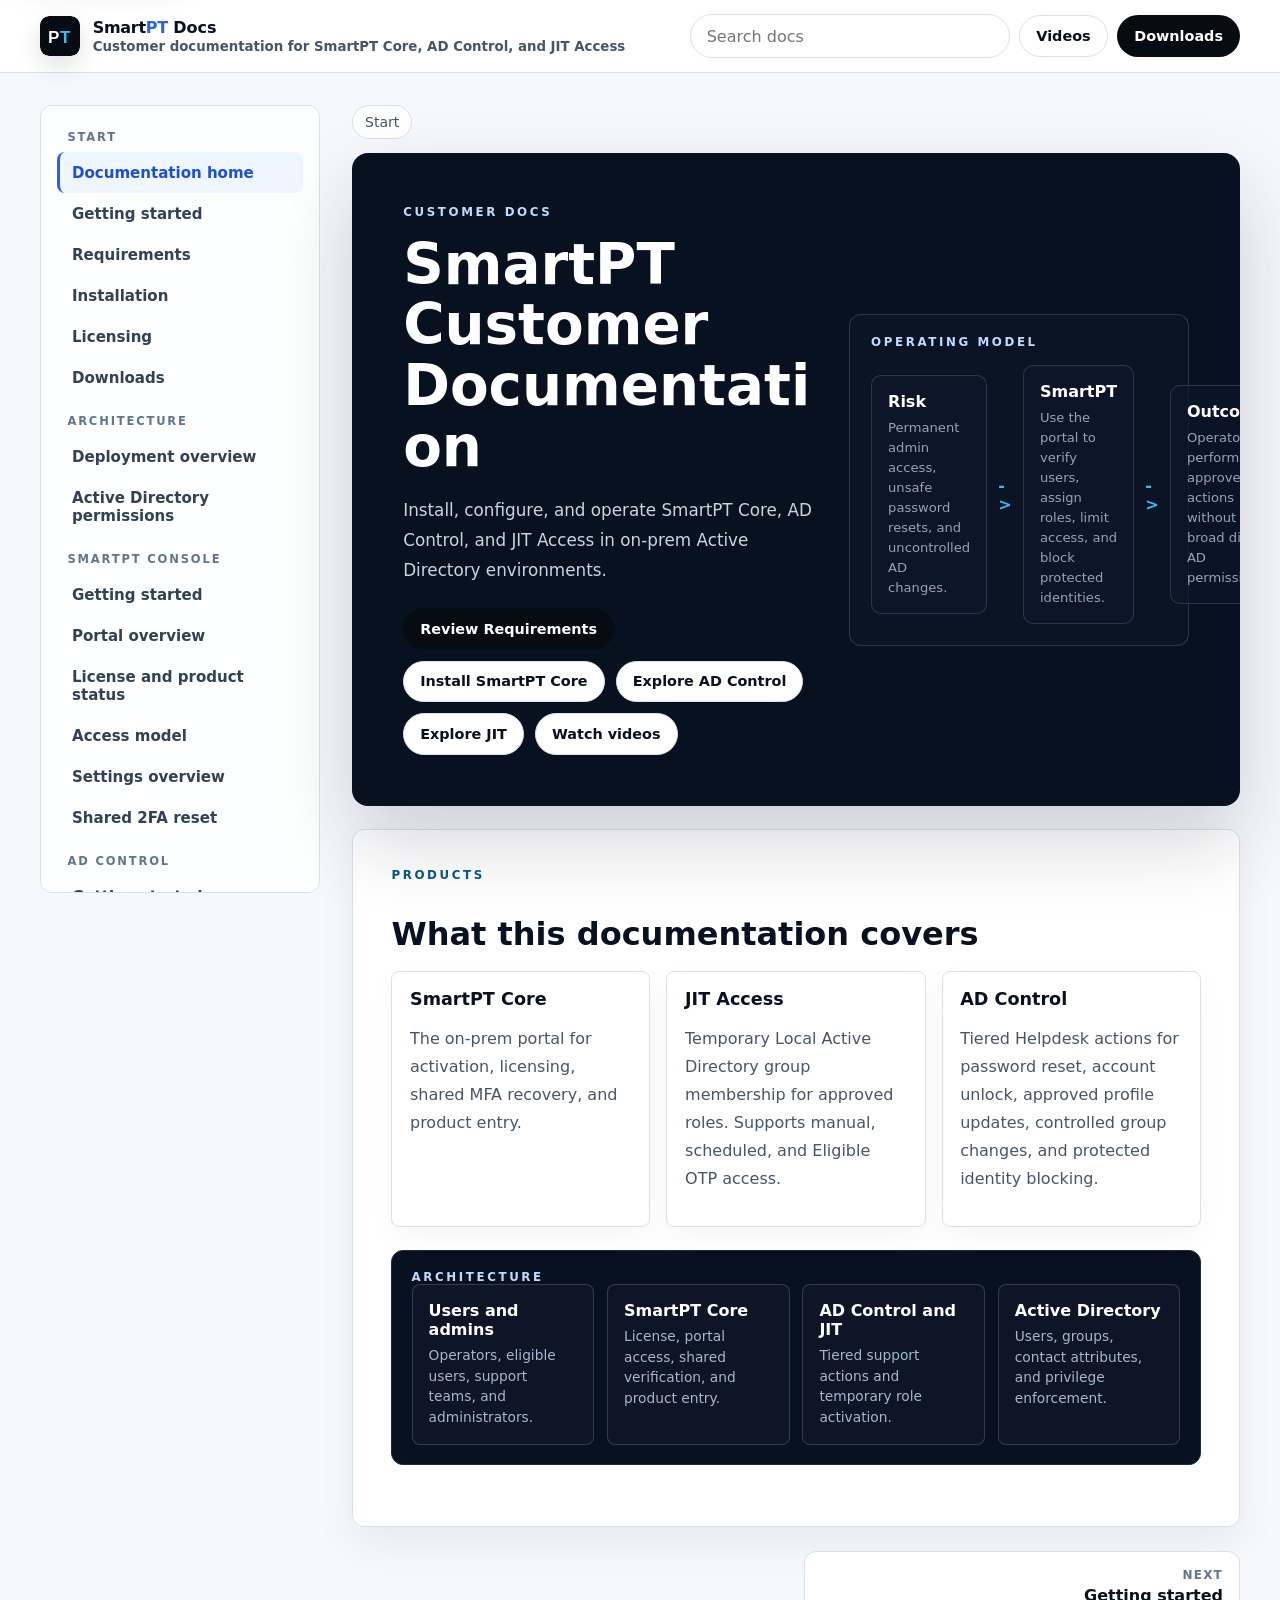
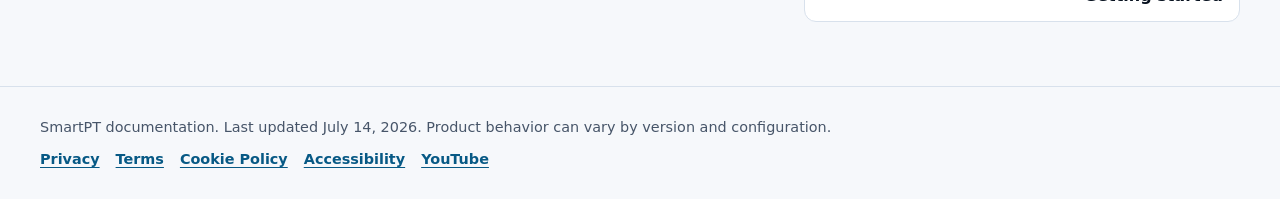
==== commit 17e596ca: "Rewrite customer documentation for product tasks" ====
--- a/index.html
+++ b/index.html
@@ -51,7 +51,7 @@
           "Tier 0 protection",
           "On-prem identity security"
         ],
-        "dateModified": "2026-05-24"
+        "dateModified": "2026-07-14"
       }
     </script>
   </head>
@@ -70,6 +70,9 @@
         <p>Enable JavaScript to use search and navigation.</p>
       </main>
     </noscript>
+    <script src="./assets/content-core.js" defer></script>
+    <script src="./assets/content-jit.js" defer></script>
+    <script src="./assets/content-ad-control.js" defer></script>
     <script src="./assets/app.js" defer></script>
   </body>
 </html>
